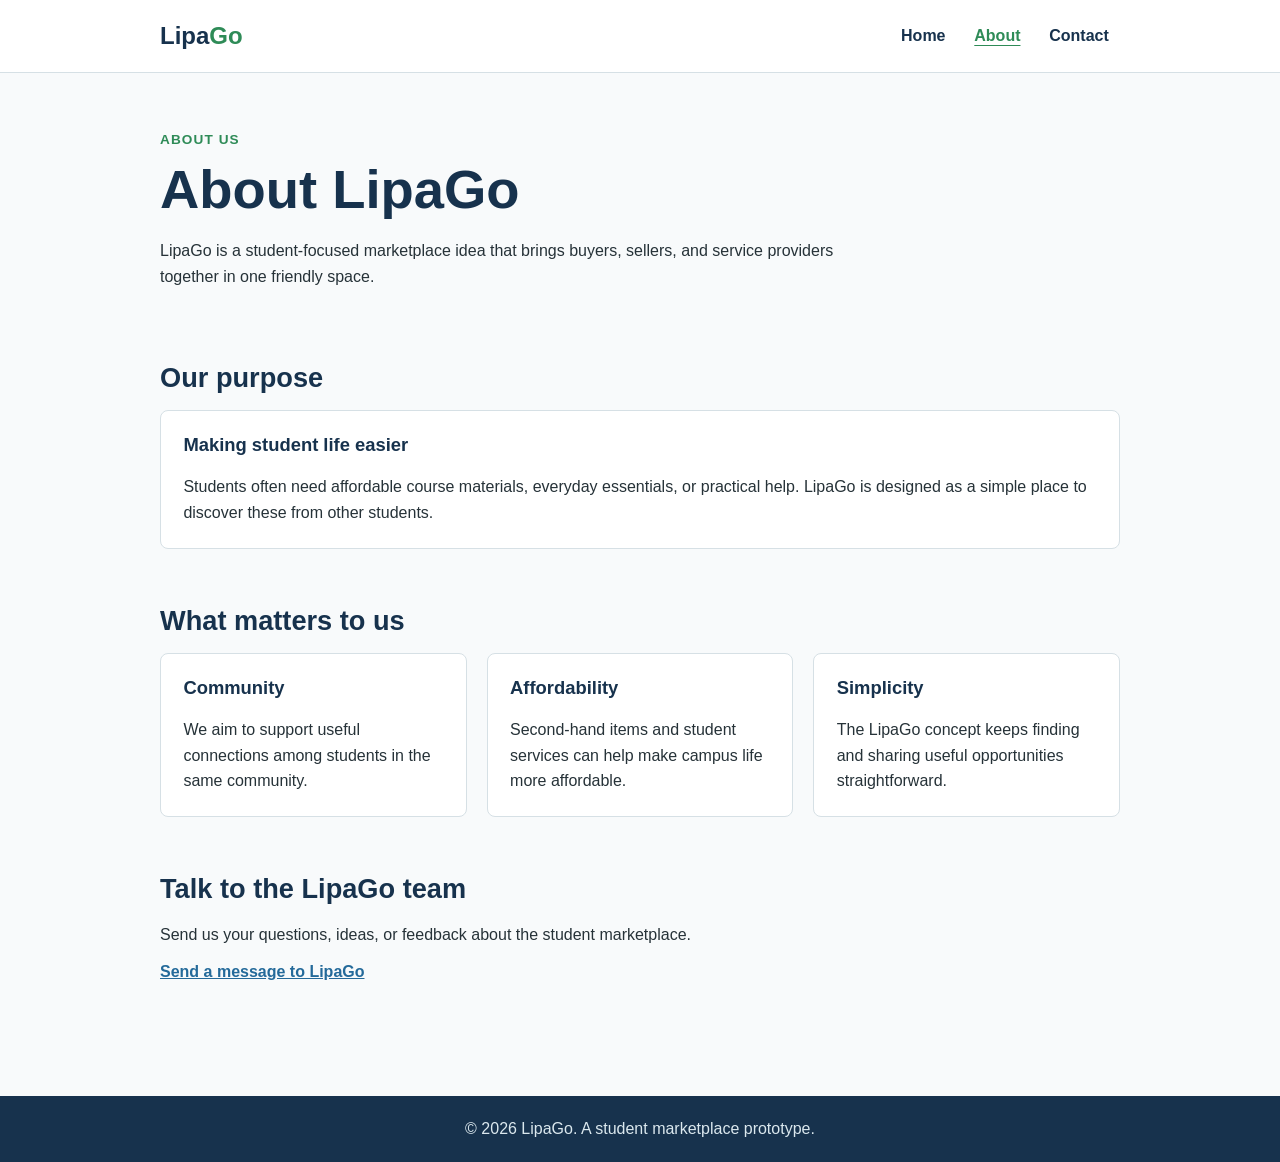
==== about.html @ b6939a1e "first commit" ====
<!DOCTYPE html>
<html lang="en">
<head>
    <meta charset="UTF-8">
    <meta name="viewport" content="width=device-width, initial-scale=1.0">
    <meta name="description" content="Learn about LipaGo, a simple marketplace created for students.">
    <title>About LipaGo | Student Marketplace</title>
    <link rel="stylesheet" href="styles.css">
</head>
<body>
    <header class="site-header">
        <div class="container header-content">
            <a class="brand" href="index.html" aria-label="LipaGo home">Lipa<span>Go</span></a>
            <nav aria-label="Main navigation">
                <ul class="nav-list">
                    <li><a href="index.html">Home</a></li>
                    <li><a class="active" href="about.html" aria-current="page">About</a></li>
                    <li><a href="contact.html">Contact</a></li>
                </ul>
            </nav>
        </div>
    </header>

    <main class="container page-content">
        <section class="page-intro" aria-labelledby="about-title">
            <p class="eyebrow">About us</p>
            <h1 id="about-title">About LipaGo</h1>
            <p>LipaGo is a student-focused marketplace idea that brings buyers, sellers, and service providers together in one friendly space.</p>
        </section>

        <section class="section" aria-labelledby="purpose-heading">
            <h2 id="purpose-heading">Our purpose</h2>
            <article class="content-card">
                <h3>Making student life easier</h3>
                <p>Students often need affordable course materials, everyday essentials, or practical help. LipaGo is designed as a simple place to discover these from other students.</p>
            </article>
        </section>

        <section class="section" aria-labelledby="values-heading">
            <h2 id="values-heading">What matters to us</h2>
            <div class="card-grid">
                <article class="card">
                    <h3>Community</h3>
                    <p>We aim to support useful connections among students in the same community.</p>
                </article>
                <article class="card">
                    <h3>Affordability</h3>
                    <p>Second-hand items and student services can help make campus life more affordable.</p>
                </article>
                <article class="card">
                    <h3>Simplicity</h3>
                    <p>The LipaGo concept keeps finding and sharing useful opportunities straightforward.</p>
                </article>
            </div>
        </section>

        <section class="section callout" aria-labelledby="contact-heading">
            <h2 id="contact-heading">Talk to the LipaGo team</h2>
            <p>Send us your questions, ideas, or feedback about the student marketplace.</p>
            <a class="text-link" href="contact.html">Send a message to LipaGo</a>
        </section>
    </main>

    <footer class="site-footer">
        <div class="container">
            <p>&copy; 2026 LipaGo. A student marketplace prototype.</p>
        </div>
    </footer>
</body>
</html>
---- styles.css ----
:root {
    --navy: #17324d;
    --blue: #246a9a;
    --light-blue: #eaf4fa;
    --green: #2e8b57;
    --text: #263238;
    --muted: #5d6b72;
    --white: #ffffff;
    --border: #d6e0e5;
}

* {
    box-sizing: border-box;
}

body {
    margin: 0;
    color: var(--text);
    background: #f8fafb;
    font-family: Arial, Helvetica, sans-serif;
    line-height: 1.6;
}

.container {
    width: min(100% - 2rem, 960px);
    margin: 0 auto;
}

.site-header {
    background: var(--white);
    border-bottom: 1px solid var(--border);
}

.header-content {
    display: flex;
    align-items: center;
    justify-content: space-between;
    gap: 1rem;
    min-height: 72px;
}

.brand {
    color: var(--navy);
    font-size: 1.5rem;
    font-weight: 700;
    text-decoration: none;
}

.brand span {
    color: var(--green);
}

.nav-list {
    display: flex;
    gap: 0.4rem;
    margin: 0;
    padding: 0;
    list-style: none;
}

.nav-list a {
    display: block;
    padding: 0.45rem 0.7rem;
    color: var(--navy);
    font-weight: 600;
    text-decoration: none;
}

.nav-list a:hover,
.nav-list a:focus,
.nav-list a.active {
    color: var(--green);
    text-decoration: underline;
    text-underline-offset: 0.25rem;
}

.hero {
    padding: 5rem 0;
    color: var(--white);
    background: linear-gradient(135deg, var(--navy), var(--blue));
}

.hero-content {
    max-width: 700px;
}

.eyebrow {
    margin: 0 0 0.4rem;
    color: var(--green);
    font-size: 0.85rem;
    font-weight: 700;
    letter-spacing: 0.08em;
    text-transform: uppercase;
}

.hero .eyebrow {
    color: #aee6c1;
}

h1,
h2,
h3 {
    color: var(--navy);
    line-height: 1.2;
}

h1 {
    margin: 0 0 1rem;
    font-size: clamp(2rem, 5vw, 3.4rem);
}

.hero h1 {
    color: var(--white);
}

h2 {
    margin: 0 0 1rem;
    font-size: 1.7rem;
}

h3 {
    margin-top: 0;
    font-size: 1.15rem;
}

.hero-text {
    max-width: 610px;
    margin-bottom: 1.5rem;
    font-size: 1.1rem;
}

.section,
.page-content {
    padding-top: 3.5rem;
}

.page-content {
    padding-bottom: 3.5rem;
}

.page-intro {
    max-width: 700px;
}

.card-grid {
    display: grid;
    grid-template-columns: repeat(3, 1fr);
    gap: 1.25rem;
}

.card,
.content-card,
.form-section {
    padding: 1.4rem;
    background: var(--white);
    border: 1px solid var(--border);
    border-radius: 8px;
}

.card p,
.content-card p {
    margin-bottom: 0;
}

.callout {
    padding-bottom: 3.5rem;
}

.callout p {
    margin-bottom: 0.7rem;
}

.button {
    display: inline-block;
    padding: 0.7rem 1rem;
    color: var(--white);
    background: var(--green);
    border: 2px solid var(--green);
    border-radius: 5px;
    font: inherit;
    font-weight: 700;
    text-decoration: none;
    cursor: pointer;
}

.button:hover,
.button:focus {
    background: #236b43;
    border-color: #236b43;
}

.text-link {
    color: var(--blue);
    font-weight: 700;
}

.text-link:hover,
.text-link:focus {
    color: var(--navy);
}

.form-section {
    max-width: 680px;
    padding: 2rem;
    border-color: #cbd9df;
    border-radius: 12px;
    box-shadow: 0 8px 20px rgba(23, 50, 77, 0.1);
}

.form-group {
    margin-bottom: 1.25rem;
}

.form-section label {
    display: block;
    margin-bottom: 0.45rem;
    color: var(--navy);
    font-weight: 700;
}

.form-section input,
.form-section textarea {
    width: 100%;
    padding: 0.8rem 0.9rem;
    color: var(--text);
    background: #fcfdfd;
    border: 1px solid #aebfc8;
    border-radius: 6px;
    font: inherit;
    line-height: 1.4;
    transition: border-color 0.15s ease, box-shadow 0.15s ease;
}

.form-section input:focus,
.form-section textarea:focus {
    outline: none;
    border-color: var(--blue);
    box-shadow: 0 0 0 3px #c9e5f3;
}

.form-section textarea {
    resize: vertical;
}

.form-section .button {
    min-width: 145px;
    padding: 0.75rem 1.2rem;
    border-radius: 6px;
    box-shadow: 0 2px 4px rgba(23, 50, 77, 0.15);
}

.form-section .button:hover,
.form-section .button:focus {
    box-shadow: 0 4px 8px rgba(23, 50, 77, 0.2);
    transform: translateY(-1px);
}

.site-footer {
    padding: 1.25rem 0;
    color: #dbe8ee;
    background: var(--navy);
    text-align: center;
}

.site-footer p {
    margin: 0;
}

@media (max-width: 650px) {
    .header-content {
        flex-direction: column;
        justify-content: center;
        padding: 1rem 0;
    }

    .hero {
        padding: 3.5rem 0;
    }

    .card-grid {
        grid-template-columns: 1fr;
    }

    .form-section {
        padding: 1.35rem;
    }
}
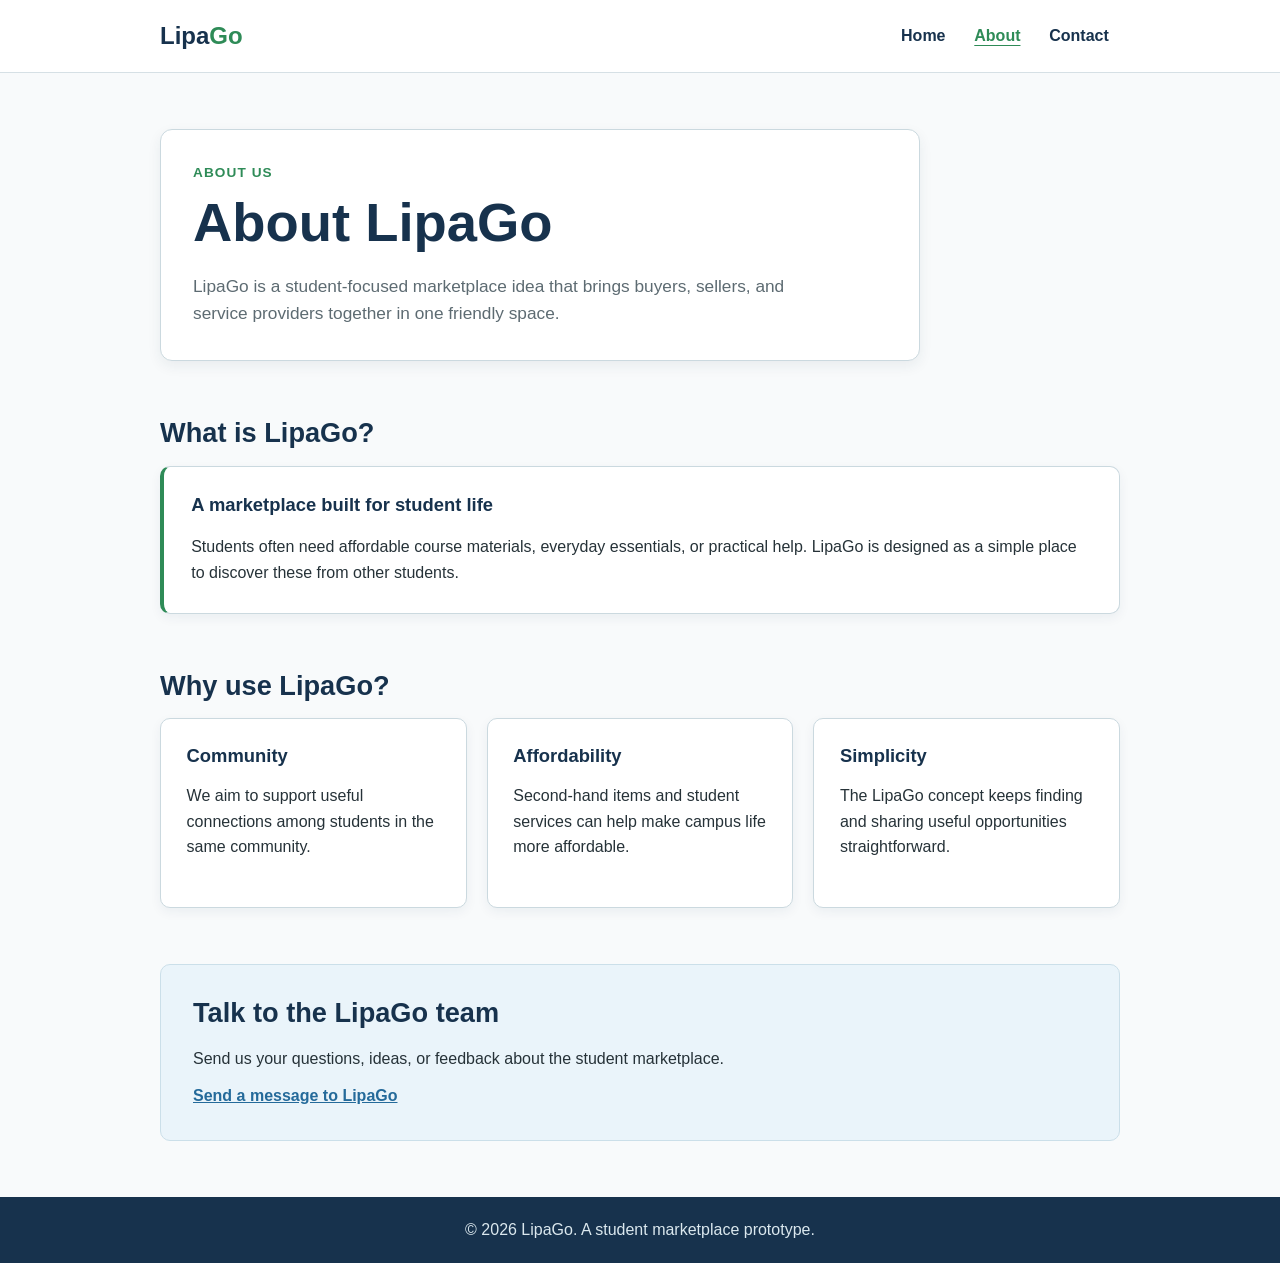
==== commit f1d44cca: "Improve about page design" ====
--- a/about.html
+++ b/about.html
@@ -21,7 +21,7 @@
         </div>
     </header>
 
-    <main class="container page-content">
+    <main class="container page-content about-page">
         <section class="page-intro" aria-labelledby="about-title">
             <p class="eyebrow">About us</p>
             <h1 id="about-title">About LipaGo</h1>
@@ -29,15 +29,15 @@
         </section>
 
         <section class="section" aria-labelledby="purpose-heading">
-            <h2 id="purpose-heading">Our purpose</h2>
+            <h2 id="purpose-heading">What is LipaGo?</h2>
             <article class="content-card">
-                <h3>Making student life easier</h3>
+                <h3>A marketplace built for student life</h3>
                 <p>Students often need affordable course materials, everyday essentials, or practical help. LipaGo is designed as a simple place to discover these from other students.</p>
             </article>
         </section>
 
         <section class="section" aria-labelledby="values-heading">
-            <h2 id="values-heading">What matters to us</h2>
+            <h2 id="values-heading">Why use LipaGo?</h2>
             <div class="card-grid">
                 <article class="card">
                     <h3>Community</h3>
--- a/styles.css
+++ b/styles.css
@@ -129,6 +129,56 @@
     font-size: 1.1rem;
 }
 
+.home-page .hero {
+    padding: 5.5rem 0;
+}
+
+.home-page .hero-content {
+    max-width: 680px;
+}
+
+.home-page .hero h1 {
+    max-width: 650px;
+}
+
+.home-page .hero .button {
+    padding: 0.8rem 1.2rem;
+    border-radius: 6px;
+    box-shadow: 0 3px 6px rgba(10, 31, 48, 0.2);
+}
+
+.home-page .hero .button:hover,
+.home-page .hero .button:focus {
+    box-shadow: 0 5px 10px rgba(10, 31, 48, 0.25);
+}
+
+.home-page .card {
+    display: flex;
+    min-height: 230px;
+    flex-direction: column;
+    padding: 1.6rem;
+    border-color: #cbd9df;
+    border-radius: 10px;
+    box-shadow: 0 4px 12px rgba(23, 50, 77, 0.07);
+}
+
+.home-page .card h3 {
+    margin-bottom: 0.65rem;
+}
+
+.home-page .card .text-link {
+    margin-top: auto;
+    padding-top: 1.25rem;
+}
+
+.home-page .callout {
+    margin-top: 3.5rem;
+    padding: 2rem;
+    background: var(--light-blue);
+    border: 1px solid #cbdfe9;
+    border-radius: 10px;
+}
+
 .section,
 .page-content {
     padding-top: 3.5rem;
@@ -140,6 +190,50 @@
 
 .page-intro {
     max-width: 700px;
+}
+
+.about-page .page-intro {
+    max-width: 760px;
+    padding: 2rem;
+    background: var(--white);
+    border: 1px solid #cbd9df;
+    border-radius: 12px;
+    box-shadow: 0 5px 14px rgba(23, 50, 77, 0.07);
+}
+
+.about-page .page-intro p:last-child {
+    max-width: 650px;
+    margin-bottom: 0;
+    color: var(--muted);
+    font-size: 1.08rem;
+}
+
+.about-page .content-card {
+    padding: 1.7rem;
+    border-color: #cbd9df;
+    border-left: 4px solid var(--green);
+    border-radius: 10px;
+    box-shadow: 0 4px 12px rgba(23, 50, 77, 0.06);
+}
+
+.about-page .card {
+    min-height: 190px;
+    padding: 1.6rem;
+    border-color: #cbd9df;
+    border-radius: 10px;
+    box-shadow: 0 4px 12px rgba(23, 50, 77, 0.06);
+}
+
+.about-page .card h3 {
+    margin-bottom: 0.65rem;
+}
+
+.about-page .callout {
+    margin-top: 3.5rem;
+    padding: 2rem;
+    background: var(--light-blue);
+    border: 1px solid #cbdfe9;
+    border-radius: 10px;
 }
 
 .card-grid {
@@ -200,15 +294,17 @@
 }
 
 .form-section {
-    max-width: 680px;
-    padding: 2rem;
+    max-width: 540px;
+    margin-right: auto;
+    margin-left: auto;
+    padding: 1.6rem;
     border-color: #cbd9df;
     border-radius: 12px;
-    box-shadow: 0 8px 20px rgba(23, 50, 77, 0.1);
+    box-shadow: 0 6px 16px rgba(23, 50, 77, 0.09);
 }
 
 .form-group {
-    margin-bottom: 1.25rem;
+    margin-bottom: 1.1rem;
 }
 
 .form-section label {
@@ -239,6 +335,7 @@
 }
 
 .form-section textarea {
+    min-height: 130px;
     resize: vertical;
 }
 
@@ -277,11 +374,40 @@
         padding: 3.5rem 0;
     }
 
+    .home-page .hero {
+        padding: 4rem 0;
+    }
+
     .card-grid {
         grid-template-columns: 1fr;
     }
 
+    .home-page .card {
+        min-height: 0;
+    }
+
+    .home-page .callout {
+        margin-top: 2.5rem;
+        padding: 1.5rem;
+    }
+
+    .about-page .page-intro,
+    .about-page .content-card,
+    .about-page .card,
+    .about-page .callout {
+        padding: 1.35rem;
+    }
+
+    .about-page .card {
+        min-height: 0;
+    }
+
+    .about-page .callout {
+        margin-top: 2.5rem;
+    }
+
     .form-section {
-        padding: 1.35rem;
-    }
-}
+        max-width: none;
+        padding: 1.25rem;
+    }
+}
